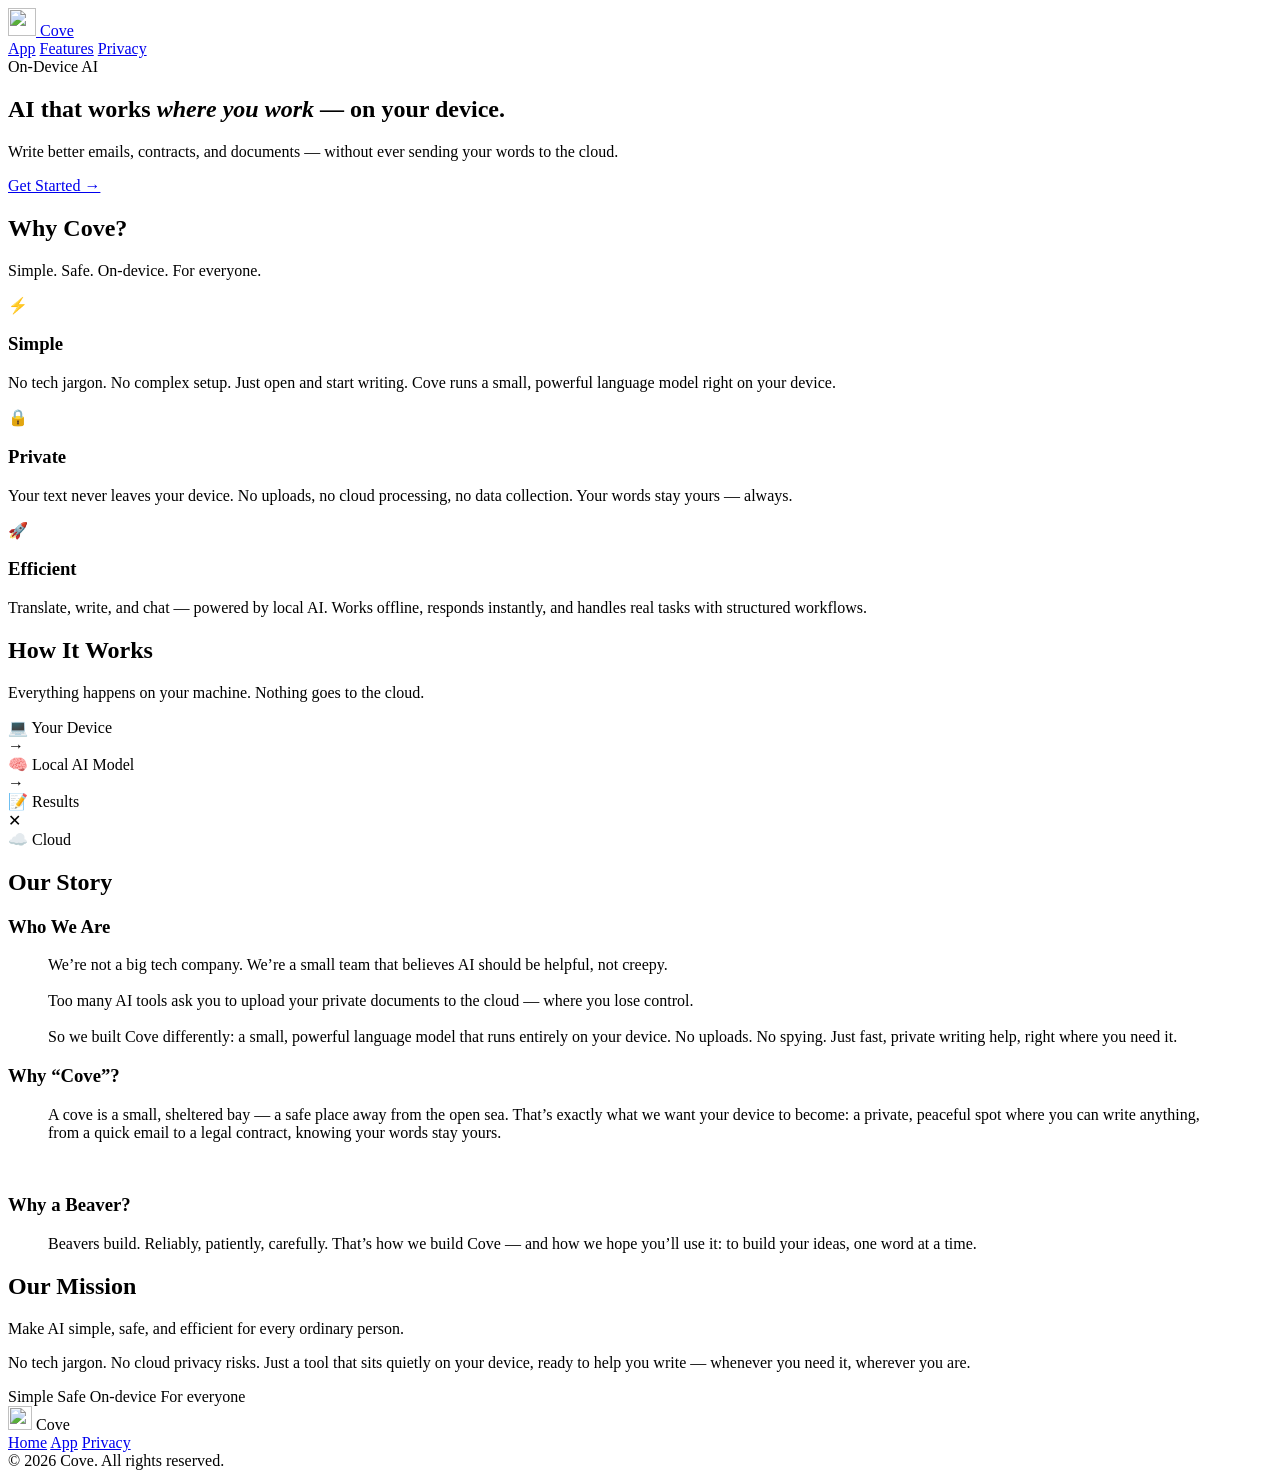
==== tinyapp/web/templates/landing.html @ afa41eaf "添加着陆页和隐私政策页面，重构导航栏，更新样式以增强用户体验" ====
<!DOCTYPE html>
<html lang="en">
<head>
<meta charset="UTF-8">
<meta name="viewport" content="width=device-width, initial-scale=1.0">
<title>Cove — AI that works where you work</title>
<link rel="icon" href="/static/picture/logo.png" type="image/png">
<link rel="stylesheet" href="/static/style.css">
</head>
<body>

<nav class="site-nav" role="navigation" aria-label="Main navigation">
  <div class="site-nav-inner">
    <a href="/" class="site-nav-logo">
      <img src="/static/picture/logo.png" alt="" width="28" height="28">
      Cove
    </a>
    <div class="site-nav-links">
      <a href="/app">App</a>
      <a href="#features">Features</a>
      <a href="/privacy">Privacy</a>
    </div>
  </div>
</nav>

<!-- Hero -->
<section class="hero">
  <div class="hero-content">
    <span class="hero-badge">On-Device AI</span>
    <h1>AI that works <em>where you work</em>&nbsp;&mdash; on your device.</h1>
    <p>Write better emails, contracts, and documents&nbsp;&mdash; without ever sending your words to the cloud.</p>
    <a href="/app" class="hero-cta">Get Started &rarr;</a>
  </div>
</section>

<!-- Features -->
<section id="features" class="section section-alt">
  <div class="section-inner">
    <div class="section-header">
      <h2>Why Cove?</h2>
      <p class="section-subtitle">Simple. Safe. On-device. For everyone.</p>
    </div>
    <div class="features-grid">
      <div class="feature-card fade-in">
        <div class="feature-icon" aria-hidden="true">&#9889;</div>
        <h3>Simple</h3>
        <p>No tech jargon. No complex setup. Just open and start writing. Cove runs a small, powerful language model right on your device.</p>
      </div>
      <div class="feature-card fade-in">
        <div class="feature-icon" aria-hidden="true">&#128274;</div>
        <h3>Private</h3>
        <p>Your text never leaves your device. No uploads, no cloud processing, no data collection. Your words stay yours&nbsp;&mdash; always.</p>
      </div>
      <div class="feature-card fade-in">
        <div class="feature-icon" aria-hidden="true">&#128640;</div>
        <h3>Efficient</h3>
        <p>Translate, write, and chat&nbsp;&mdash; powered by local AI. Works offline, responds instantly, and handles real tasks with structured workflows.</p>
      </div>
    </div>
  </div>
</section>

<!-- How It Works -->
<section class="section">
  <div class="section-inner">
    <div class="section-header">
      <h2>How It Works</h2>
      <p class="section-subtitle">Everything happens on your machine. Nothing goes to the cloud.</p>
    </div>
    <div class="diagram fade-in">
      <div class="diagram-node">
        <span class="diagram-icon" aria-hidden="true">&#128187;</span>
        <span>Your Device</span>
      </div>
      <span class="diagram-arrow" aria-hidden="true">&rarr;</span>
      <div class="diagram-node">
        <span class="diagram-icon" aria-hidden="true">&#129504;</span>
        <span>Local AI Model</span>
      </div>
      <span class="diagram-arrow" aria-hidden="true">&rarr;</span>
      <div class="diagram-node">
        <span class="diagram-icon" aria-hidden="true">&#128221;</span>
        <span>Results</span>
      </div>
      <span class="diagram-arrow cross" aria-hidden="true">&#10005;</span>
      <div class="diagram-node crossed">
        <span class="diagram-icon" aria-hidden="true">&#9729;&#65039;</span>
        <span>Cloud</span>
      </div>
    </div>
  </div>
</section>

<!-- Our Story -->
<section class="section section-alt">
  <div class="section-inner">
    <div class="section-header">
      <h2>Our Story</h2>
    </div>
    <div class="story-grid">
      <div class="story-block fade-in">
        <h3>Who We Are</h3>
        <blockquote>We&rsquo;re not a big tech company. We&rsquo;re a small team that believes AI should be helpful, not creepy.<br><br>Too many AI tools ask you to upload your private documents to the cloud&nbsp;&mdash; where you lose control.<br><br>So we built Cove differently: a small, powerful language model that runs entirely on your device. No uploads. No spying. Just fast, private writing help, right where you need it.</blockquote>
      </div>
      <div class="story-block fade-in">
        <h3>Why &ldquo;Cove&rdquo;?</h3>
        <blockquote>A cove is a small, sheltered bay&nbsp;&mdash; a safe place away from the open sea. That&rsquo;s exactly what we want your device to become: a private, peaceful spot where you can write anything, from a quick email to a legal contract, knowing your words stay yours.</blockquote>
        <br>
        <h3>Why a Beaver?</h3>
        <blockquote>Beavers build. Reliably, patiently, carefully. That&rsquo;s how we build Cove&nbsp;&mdash; and how we hope you&rsquo;ll use it: to build your ideas, one word at a time.</blockquote>
      </div>
    </div>
  </div>
</section>

<!-- Mission -->
<section class="section section-dark">
  <div class="section-inner">
    <div class="section-header">
      <h2>Our Mission</h2>
    </div>
    <p class="mission-statement fade-in">Make AI simple, safe, and efficient for every ordinary person.</p>
    <p class="mission-sub fade-in">No tech jargon. No cloud privacy risks. Just a tool that sits quietly on your device, ready to help you write&nbsp;&mdash; whenever you need it, wherever you are.</p>
    <div class="mission-tags fade-in">
      <span class="mission-tag">Simple</span>
      <span class="mission-tag">Safe</span>
      <span class="mission-tag">On-device</span>
      <span class="mission-tag">For everyone</span>
    </div>
  </div>
</section>

<!-- Footer -->
<footer class="site-footer">
  <div class="footer-inner">
    <div class="footer-brand">
      <img src="/static/picture/logo.png" alt="" width="24" height="24">
      Cove
    </div>
    <div class="footer-links">
      <a href="/">Home</a>
      <a href="/app">App</a>
      <a href="/privacy">Privacy</a>
    </div>
    <span class="footer-copy">&copy; 2026 Cove. All rights reserved.</span>
  </div>
</footer>

<script>
const observer = new IntersectionObserver((entries) => {
  entries.forEach(e => { if (e.isIntersecting) e.target.classList.add('visible'); });
}, { threshold: 0.15 });
document.querySelectorAll('.fade-in').forEach(el => observer.observe(el));
</script>
</body>
</html>
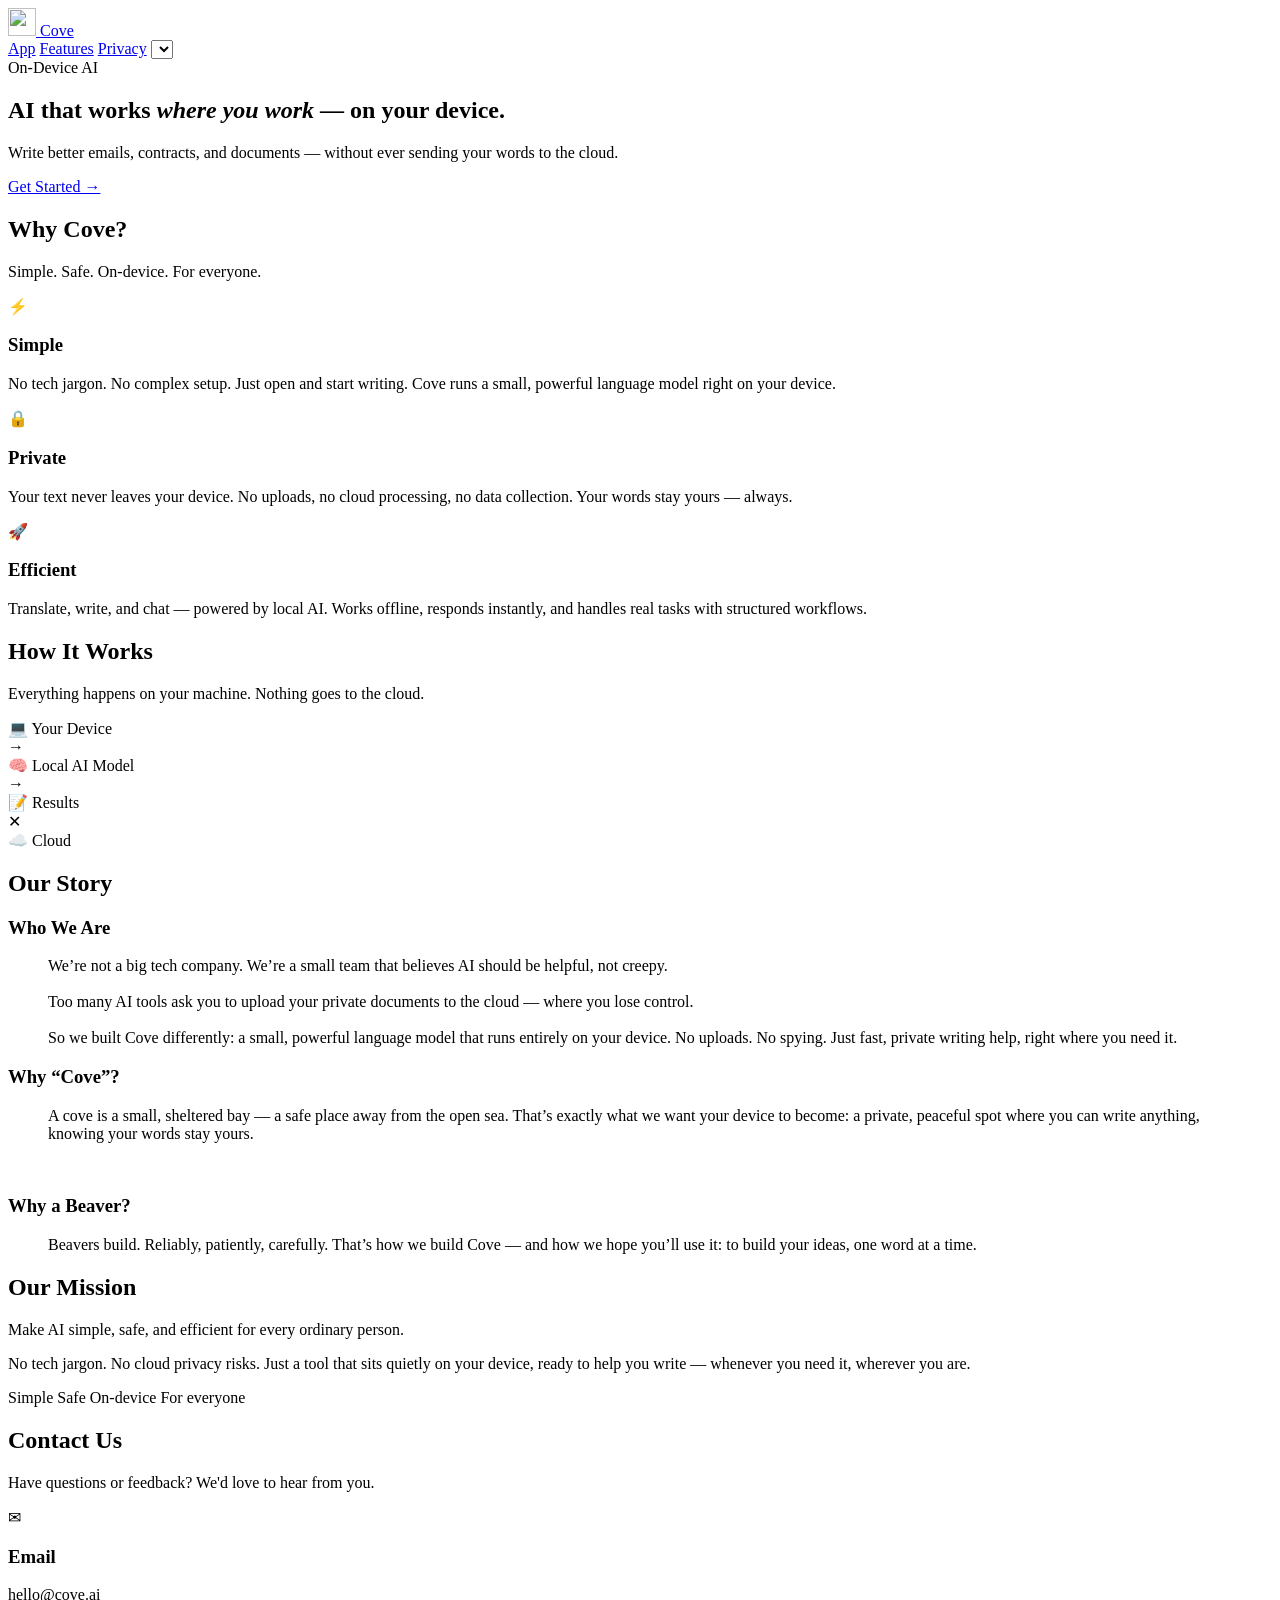
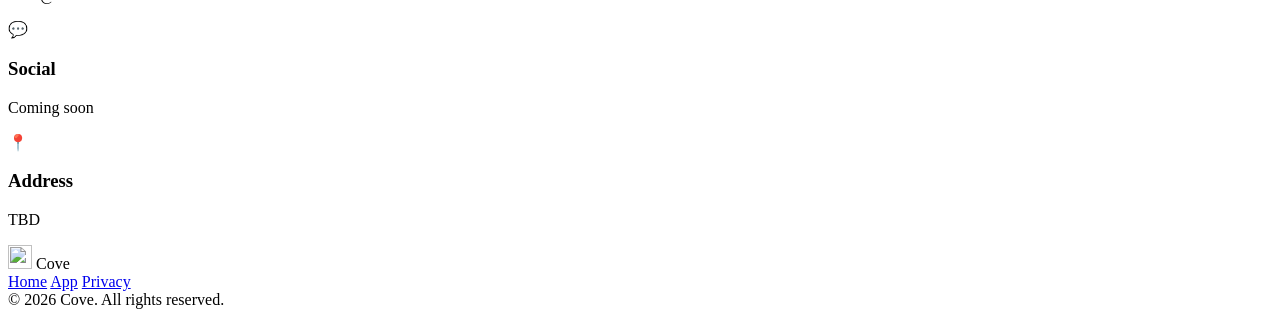
==== commit 2b561a0e: "Add internationalization support and language switcher to privacy page - Updated privacy.html to inc" ====
--- a/tinyapp/web/templates/landing.html
+++ b/tinyapp/web/templates/landing.html
@@ -16,9 +16,10 @@
       Cove
     </a>
     <div class="site-nav-links">
-      <a href="/app">App</a>
+      <a href="/app" data-i18n="nav_app">App</a>
       <a href="#features">Features</a>
-      <a href="/privacy">Privacy</a>
+      <a href="/privacy" data-i18n="nav_privacy">Privacy</a>
+      <select id="lang-switcher" onchange="setLang(this.value)" aria-label="Language"></select>
     </div>
   </div>
 </nav>
@@ -26,10 +27,10 @@
 <!-- Hero -->
 <section class="hero">
   <div class="hero-content">
-    <span class="hero-badge">On-Device AI</span>
-    <h1>AI that works <em>where you work</em>&nbsp;&mdash; on your device.</h1>
-    <p>Write better emails, contracts, and documents&nbsp;&mdash; without ever sending your words to the cloud.</p>
-    <a href="/app" class="hero-cta">Get Started &rarr;</a>
+    <span class="hero-badge" data-i18n="hero_badge">On-Device AI</span>
+    <h1 data-i18n-html="hero_title">AI that works <em>where you work</em>&nbsp;&mdash; on your device.</h1>
+    <p data-i18n="hero_subtitle">Write better emails, contracts, and documents&nbsp;&mdash; without ever sending your words to the cloud.</p>
+    <a href="/app" class="hero-cta" data-i18n="hero_cta">Get Started &rarr;</a>
   </div>
 </section>
 
@@ -37,24 +38,24 @@
 <section id="features" class="section section-alt">
   <div class="section-inner">
     <div class="section-header">
-      <h2>Why Cove?</h2>
-      <p class="section-subtitle">Simple. Safe. On-device. For everyone.</p>
+      <h2 data-i18n="features_title">Why Cove?</h2>
+      <p class="section-subtitle" data-i18n="features_subtitle">Simple. Safe. On-device. For everyone.</p>
     </div>
     <div class="features-grid">
       <div class="feature-card fade-in">
         <div class="feature-icon" aria-hidden="true">&#9889;</div>
-        <h3>Simple</h3>
-        <p>No tech jargon. No complex setup. Just open and start writing. Cove runs a small, powerful language model right on your device.</p>
+        <h3 data-i18n="feat_simple_t">Simple</h3>
+        <p data-i18n="feat_simple_d">No tech jargon. No complex setup. Just open and start writing. Cove runs a small, powerful language model right on your device.</p>
       </div>
       <div class="feature-card fade-in">
         <div class="feature-icon" aria-hidden="true">&#128274;</div>
-        <h3>Private</h3>
-        <p>Your text never leaves your device. No uploads, no cloud processing, no data collection. Your words stay yours&nbsp;&mdash; always.</p>
+        <h3 data-i18n="feat_private_t">Private</h3>
+        <p data-i18n="feat_private_d">Your text never leaves your device. No uploads, no cloud processing, no data collection. Your words stay yours&nbsp;&mdash; always.</p>
       </div>
       <div class="feature-card fade-in">
         <div class="feature-icon" aria-hidden="true">&#128640;</div>
-        <h3>Efficient</h3>
-        <p>Translate, write, and chat&nbsp;&mdash; powered by local AI. Works offline, responds instantly, and handles real tasks with structured workflows.</p>
+        <h3 data-i18n="feat_efficient_t">Efficient</h3>
+        <p data-i18n="feat_efficient_d">Translate, write, and chat&nbsp;&mdash; powered by local AI. Works offline, responds instantly, and handles real tasks with structured workflows.</p>
       </div>
     </div>
   </div>
@@ -64,28 +65,28 @@
 <section class="section">
   <div class="section-inner">
     <div class="section-header">
-      <h2>How It Works</h2>
-      <p class="section-subtitle">Everything happens on your machine. Nothing goes to the cloud.</p>
+      <h2 data-i18n="how_title">How It Works</h2>
+      <p class="section-subtitle" data-i18n="how_subtitle">Everything happens on your machine. Nothing goes to the cloud.</p>
     </div>
     <div class="diagram fade-in">
       <div class="diagram-node">
         <span class="diagram-icon" aria-hidden="true">&#128187;</span>
-        <span>Your Device</span>
+        <span data-i18n="diag_device">Your Device</span>
       </div>
       <span class="diagram-arrow" aria-hidden="true">&rarr;</span>
       <div class="diagram-node">
         <span class="diagram-icon" aria-hidden="true">&#129504;</span>
-        <span>Local AI Model</span>
+        <span data-i18n="diag_model">Local AI Model</span>
       </div>
       <span class="diagram-arrow" aria-hidden="true">&rarr;</span>
       <div class="diagram-node">
         <span class="diagram-icon" aria-hidden="true">&#128221;</span>
-        <span>Results</span>
+        <span data-i18n="diag_results">Results</span>
       </div>
       <span class="diagram-arrow cross" aria-hidden="true">&#10005;</span>
       <div class="diagram-node crossed">
         <span class="diagram-icon" aria-hidden="true">&#9729;&#65039;</span>
-        <span>Cloud</span>
+        <span data-i18n="diag_cloud">Cloud</span>
       </div>
     </div>
   </div>
@@ -95,19 +96,19 @@
 <section class="section section-alt">
   <div class="section-inner">
     <div class="section-header">
-      <h2>Our Story</h2>
+      <h2 data-i18n="story_title">Our Story</h2>
     </div>
     <div class="story-grid">
       <div class="story-block fade-in">
-        <h3>Who We Are</h3>
-        <blockquote>We&rsquo;re not a big tech company. We&rsquo;re a small team that believes AI should be helpful, not creepy.<br><br>Too many AI tools ask you to upload your private documents to the cloud&nbsp;&mdash; where you lose control.<br><br>So we built Cove differently: a small, powerful language model that runs entirely on your device. No uploads. No spying. Just fast, private writing help, right where you need it.</blockquote>
+        <h3 data-i18n="story_who_t">Who We Are</h3>
+        <blockquote data-i18n-html="story_who_d">We&rsquo;re not a big tech company. We&rsquo;re a small team that believes AI should be helpful, not creepy.<br><br>Too many AI tools ask you to upload your private documents to the cloud&nbsp;&mdash; where you lose control.<br><br>So we built Cove differently: a small, powerful language model that runs entirely on your device. No uploads. No spying. Just fast, private writing help, right where you need it.</blockquote>
       </div>
       <div class="story-block fade-in">
-        <h3>Why &ldquo;Cove&rdquo;?</h3>
-        <blockquote>A cove is a small, sheltered bay&nbsp;&mdash; a safe place away from the open sea. That&rsquo;s exactly what we want your device to become: a private, peaceful spot where you can write anything, from a quick email to a legal contract, knowing your words stay yours.</blockquote>
+        <h3 data-i18n="story_why_t">Why &ldquo;Cove&rdquo;?</h3>
+        <blockquote data-i18n-html="story_why_d">A cove is a small, sheltered bay&nbsp;&mdash; a safe place away from the open sea. That&rsquo;s exactly what we want your device to become: a private, peaceful spot where you can write anything, knowing your words stay yours.</blockquote>
         <br>
-        <h3>Why a Beaver?</h3>
-        <blockquote>Beavers build. Reliably, patiently, carefully. That&rsquo;s how we build Cove&nbsp;&mdash; and how we hope you&rsquo;ll use it: to build your ideas, one word at a time.</blockquote>
+        <h3 data-i18n="story_beaver_t">Why a Beaver?</h3>
+        <blockquote data-i18n-html="story_beaver_d">Beavers build. Reliably, patiently, carefully. That&rsquo;s how we build Cove&nbsp;&mdash; and how we hope you&rsquo;ll use it: to build your ideas, one word at a time.</blockquote>
       </div>
     </div>
   </div>
@@ -117,15 +118,42 @@
 <section class="section section-dark">
   <div class="section-inner">
     <div class="section-header">
-      <h2>Our Mission</h2>
+      <h2 data-i18n="mission_title">Our Mission</h2>
     </div>
-    <p class="mission-statement fade-in">Make AI simple, safe, and efficient for every ordinary person.</p>
-    <p class="mission-sub fade-in">No tech jargon. No cloud privacy risks. Just a tool that sits quietly on your device, ready to help you write&nbsp;&mdash; whenever you need it, wherever you are.</p>
+    <p class="mission-statement fade-in" data-i18n="mission_stmt">Make AI simple, safe, and efficient for every ordinary person.</p>
+    <p class="mission-sub fade-in" data-i18n="mission_sub">No tech jargon. No cloud privacy risks. Just a tool that sits quietly on your device, ready to help you write&nbsp;&mdash; whenever you need it, wherever you are.</p>
     <div class="mission-tags fade-in">
-      <span class="mission-tag">Simple</span>
-      <span class="mission-tag">Safe</span>
-      <span class="mission-tag">On-device</span>
-      <span class="mission-tag">For everyone</span>
+      <span class="mission-tag" data-i18n="mt_simple">Simple</span>
+      <span class="mission-tag" data-i18n="mt_safe">Safe</span>
+      <span class="mission-tag" data-i18n="mt_device">On-device</span>
+      <span class="mission-tag" data-i18n="mt_everyone">For everyone</span>
+    </div>
+  </div>
+</section>
+
+<!-- Contact -->
+<section id="contact" class="section section-alt">
+  <div class="section-inner">
+    <div class="section-header">
+      <h2 data-i18n="contact_title">Contact Us</h2>
+      <p class="section-subtitle" data-i18n="contact_subtitle">Have questions or feedback? We'd love to hear from you.</p>
+    </div>
+    <div class="contact-grid fade-in">
+      <div class="contact-card">
+        <div class="contact-icon" aria-hidden="true">&#9993;</div>
+        <h3 data-i18n="contact_email_t">Email</h3>
+        <p>hello@cove.ai</p>
+      </div>
+      <div class="contact-card">
+        <div class="contact-icon" aria-hidden="true">&#128172;</div>
+        <h3 data-i18n="contact_social_t">Social</h3>
+        <p data-i18n="contact_social_d">Coming soon</p>
+      </div>
+      <div class="contact-card">
+        <div class="contact-icon" aria-hidden="true">&#128205;</div>
+        <h3 data-i18n="contact_address_t">Address</h3>
+        <p data-i18n="contact_address_d">TBD</p>
+      </div>
     </div>
   </div>
 </section>
@@ -138,19 +166,23 @@
       Cove
     </div>
     <div class="footer-links">
-      <a href="/">Home</a>
-      <a href="/app">App</a>
-      <a href="/privacy">Privacy</a>
+      <a href="/" data-i18n="footer_home">Home</a>
+      <a href="/app" data-i18n="footer_app">App</a>
+      <a href="/privacy" data-i18n="footer_privacy">Privacy</a>
     </div>
-    <span class="footer-copy">&copy; 2026 Cove. All rights reserved.</span>
+    <span class="footer-copy" data-i18n="footer_copy">&copy; 2026 Cove. All rights reserved.</span>
   </div>
 </footer>
 
+<script src="/static/i18n.js"></script>
 <script>
-const observer = new IntersectionObserver((entries) => {
-  entries.forEach(e => { if (e.isIntersecting) e.target.classList.add('visible'); });
+initLangSwitcher();
+applyI18n();
+// Scroll animations
+var observer = new IntersectionObserver(function(entries) {
+  entries.forEach(function(e) { if (e.isIntersecting) e.target.classList.add('visible'); });
 }, { threshold: 0.15 });
-document.querySelectorAll('.fade-in').forEach(el => observer.observe(el));
+document.querySelectorAll('.fade-in').forEach(function(el) { observer.observe(el); });
 </script>
 </body>
 </html>
